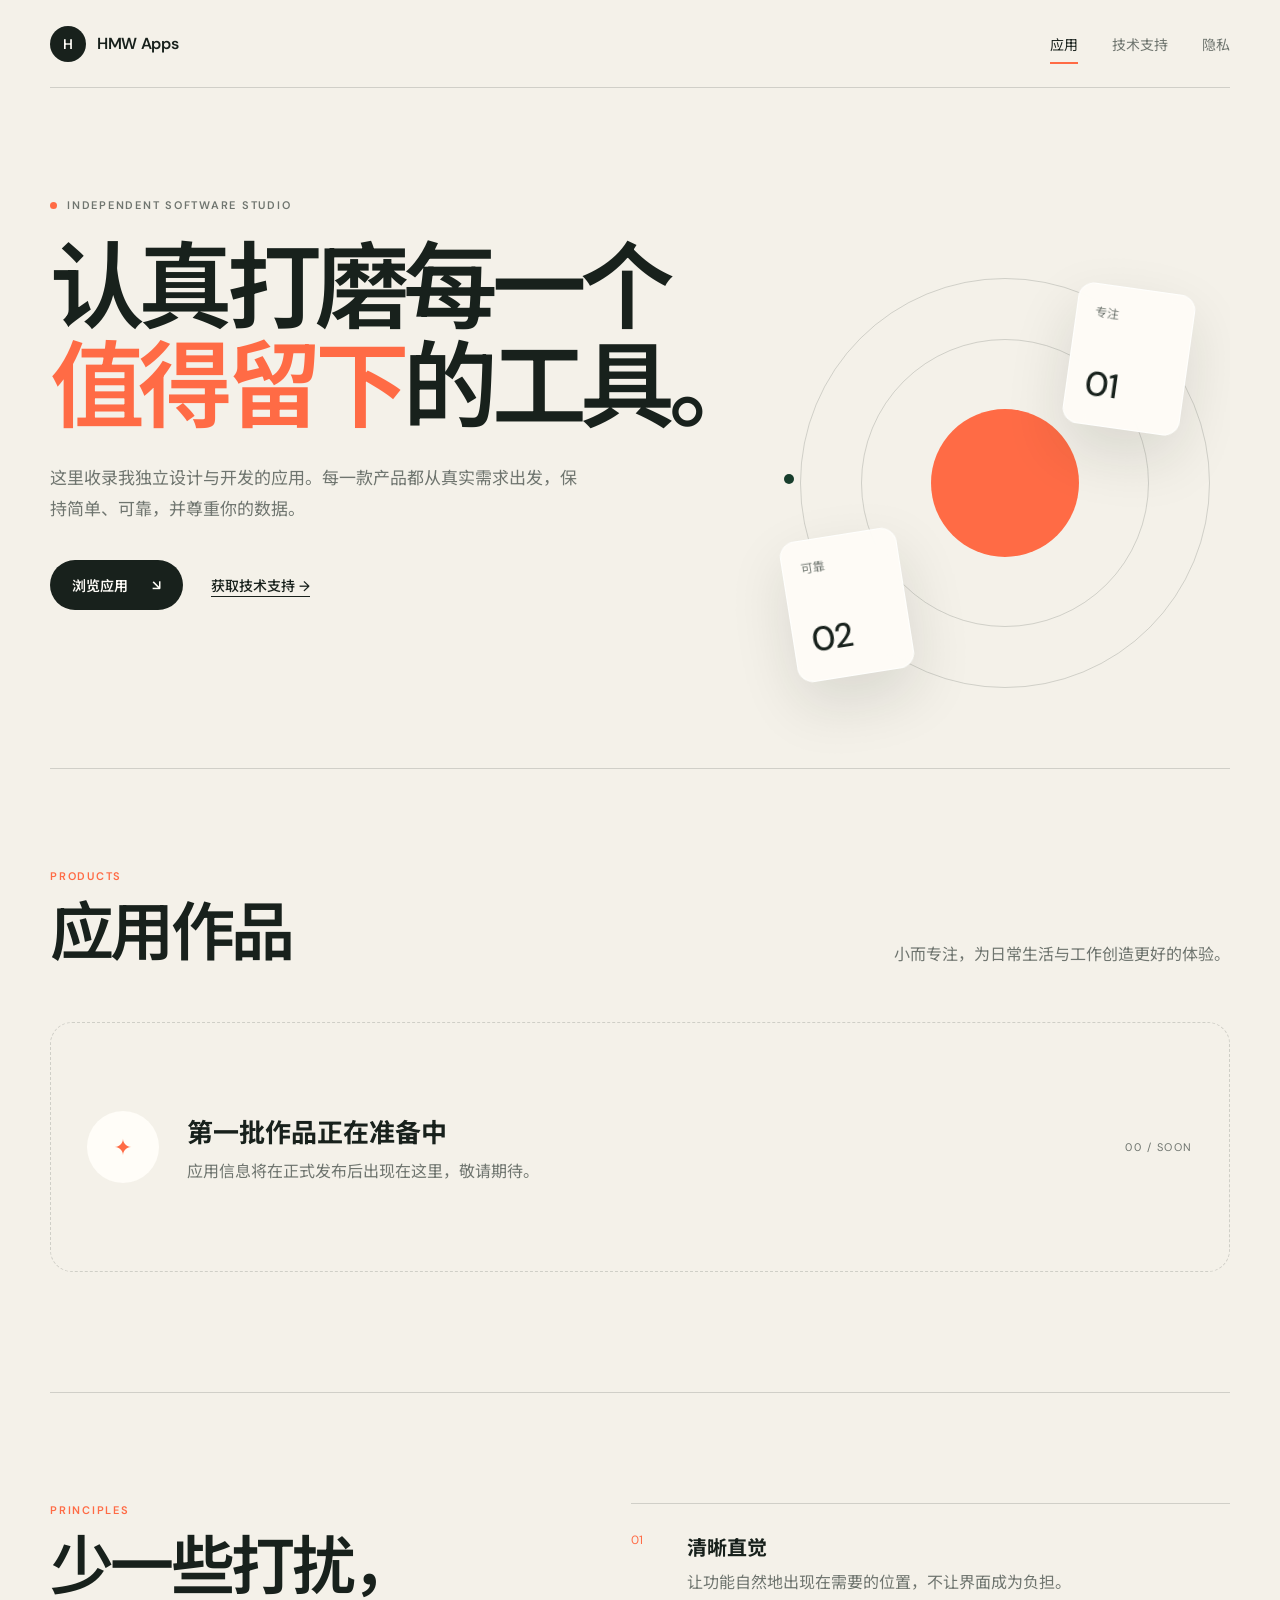
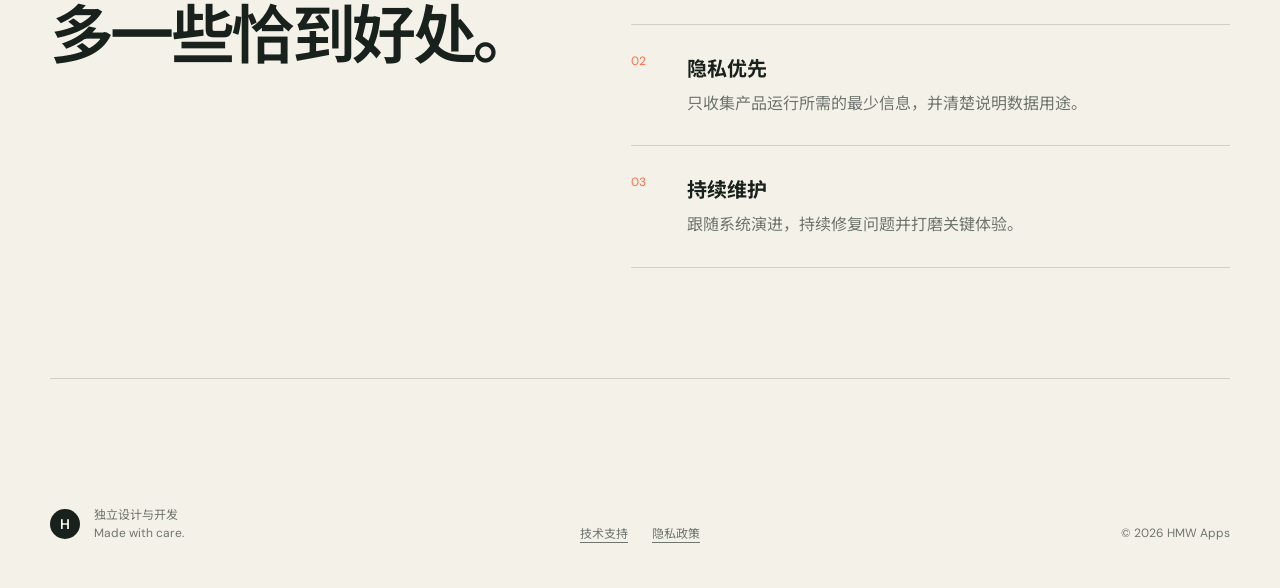
==== index.html @ 9b8e5a97 "Init commit." ====
<!doctype html>
<html lang="zh-CN">
  <head>
    <meta charset="UTF-8" />
    <meta name="viewport" content="width=device-width, initial-scale=1.0" />
    <meta name="description" content="HMW Apps 独立应用作品集，探索专注、克制且尊重隐私的数字产品。" />
    <meta name="theme-color" content="#f6f3ec" />
    <title>HMW Apps · 独立应用作品集</title>
    <link rel="stylesheet" href="./assets/styles.css" />
    <script type="module" src="./assets/site.js"></script>
  </head>
  <body data-page="home">
    <header class="site-header">
      <a class="brand" href="./" aria-label="HMW Apps 首页">
        <span class="brand-mark" aria-hidden="true">H</span>
        <span>HMW Apps</span>
      </a>
      <nav class="site-nav" aria-label="主导航">
        <a class="is-active" href="./">应用</a>
        <a href="./support/">技术支持</a>
        <a href="./privacy/">隐私</a>
      </nav>
    </header>

    <main>
      <section class="hero shell">
        <div class="eyebrow"><span></span> Independent software studio</div>
        <h1>认真打磨每一个<br /><em>值得留下</em>的工具。</h1>
        <p class="hero-copy">这里收录我独立设计与开发的应用。每一款产品都从真实需求出发，保持简单、可靠，并尊重你的数据。</p>
        <div class="hero-actions">
          <a class="button button-primary" href="#apps">浏览应用 <span aria-hidden="true">↘</span></a>
          <a class="text-link" href="./support/">获取技术支持 <span aria-hidden="true">→</span></a>
        </div>
        <div class="hero-orbit" aria-hidden="true">
          <div class="orbit-ring"></div>
          <div class="orbit-card orbit-card-a"><span>专注</span><strong>01</strong></div>
          <div class="orbit-card orbit-card-b"><span>可靠</span><strong>02</strong></div>
          <div class="orbit-dot"></div>
        </div>
      </section>

      <section class="apps-section shell" id="apps" aria-labelledby="apps-title">
        <div class="section-heading">
          <div>
            <p class="kicker">Products</p>
            <h2 id="apps-title">应用作品</h2>
          </div>
          <p>小而专注，为日常生活与工作创造更好的体验。</p>
        </div>
        <div class="app-grid" data-app-grid aria-live="polite"></div>
      </section>

      <section class="principles shell" aria-labelledby="principles-title">
        <div class="principles-intro">
          <p class="kicker">Principles</p>
          <h2 id="principles-title">少一些打扰，<br />多一些恰到好处。</h2>
        </div>
        <div class="principle-list">
          <article><span>01</span><div><h3>清晰直觉</h3><p>让功能自然地出现在需要的位置，不让界面成为负担。</p></div></article>
          <article><span>02</span><div><h3>隐私优先</h3><p>只收集产品运行所需的最少信息，并清楚说明数据用途。</p></div></article>
          <article><span>03</span><div><h3>持续维护</h3><p>跟随系统演进，持续修复问题并打磨关键体验。</p></div></article>
        </div>
      </section>
    </main>

    <footer class="site-footer shell">
      <div><span class="brand-mark brand-mark-small" aria-hidden="true">H</span><p>独立设计与开发<br />Made with care.</p></div>
      <div class="footer-links"><a href="./support/">技术支持</a><a href="./privacy/">隐私政策</a></div>
      <p>© <span data-current-year></span> HMW Apps</p>
    </footer>
  </body>
</html>
---- assets/styles.css ----
@import url("https://fonts.googleapis.com/css2?family=DM+Sans:wght@400;500;600&family=Noto+Sans+SC:wght@400;500;600;700&display=swap");

:root {
  --paper: #f4f1e9;
  --ink: #18211c;
  --muted: #6f756f;
  --line: rgba(24, 33, 28, 0.16);
  --soft: #e8e4da;
  --orange: #ff6b45;
  --green: #173d2c;
  --white: #fffdf8;
  --shell: min(1180px, calc(100vw - 64px));
}

* { box-sizing: border-box; }
html { scroll-behavior: smooth; }
body { margin: 0; color: var(--ink); background: var(--paper); font-family: "DM Sans", "Noto Sans SC", system-ui, sans-serif; -webkit-font-smoothing: antialiased; }
a { color: inherit; }
img { display: block; max-width: 100%; }
.shell { width: var(--shell); margin-inline: auto; }

.site-header { width: var(--shell); height: 88px; margin: 0 auto; display: flex; align-items: center; justify-content: space-between; border-bottom: 1px solid var(--line); }
.brand { display: inline-flex; align-items: center; gap: 11px; font-weight: 600; text-decoration: none; letter-spacing: -.02em; }
.brand-mark { display: grid; width: 36px; height: 36px; place-items: center; border-radius: 50%; color: var(--white); background: var(--ink); font-size: 14px; font-weight: 600; }
.brand-mark-small { width: 30px; height: 30px; }
.site-nav { display: flex; gap: 34px; font-size: 14px; }
.site-nav a { position: relative; color: var(--muted); text-decoration: none; }
.site-nav a:hover, .site-nav a.is-active { color: var(--ink); }
.site-nav a.is-active::after { content: ""; position: absolute; right: 0; bottom: -10px; left: 0; height: 2px; background: var(--orange); }

.hero { position: relative; min-height: 680px; padding: 110px 0 90px; overflow: hidden; }
.eyebrow, .kicker { text-transform: uppercase; letter-spacing: .16em; font-size: 11px; font-weight: 600; }
.eyebrow { display: flex; align-items: center; gap: 10px; color: var(--muted); }
.eyebrow span { width: 7px; height: 7px; border-radius: 50%; background: var(--orange); }
.hero h1 { position: relative; z-index: 1; max-width: 820px; margin: 28px 0 26px; font-size: clamp(56px, 7.4vw, 104px); line-height: 1.04; letter-spacing: -.07em; font-weight: 600; }
.hero h1 em { color: var(--orange); font-style: normal; }
.hero-copy { max-width: 530px; margin: 0; color: var(--muted); font-size: 17px; line-height: 1.8; }
.hero-actions { display: flex; align-items: center; gap: 28px; margin-top: 36px; }
.button { display: inline-flex; min-height: 50px; padding: 0 22px; align-items: center; justify-content: center; gap: 24px; border: 0; border-radius: 100px; text-decoration: none; font-size: 14px; font-weight: 600; }
.button-primary { color: var(--white); background: var(--ink); }
.button-primary:hover { background: var(--orange); }
.button-muted { color: var(--muted); background: var(--soft); }
.text-link { text-underline-offset: 5px; font-size: 14px; font-weight: 500; }
.hero-orbit { position: absolute; right: 0; bottom: 60px; width: 450px; height: 450px; }
.orbit-ring { position: absolute; inset: 20px; border: 1px solid var(--line); border-radius: 50%; }
.orbit-ring::before, .orbit-ring::after { content: ""; position: absolute; border: 1px solid var(--line); border-radius: 50%; }
.orbit-ring::before { inset: 60px; }.orbit-ring::after { inset: 130px; background: var(--orange); border: 0; }
.orbit-card { position: absolute; z-index: 2; width: 118px; height: 142px; padding: 18px; display: flex; flex-direction: column; justify-content: space-between; background: rgba(255,253,248,.85); border: 1px solid rgba(255,255,255,.7); border-radius: 16px; box-shadow: 0 24px 60px rgba(24,33,28,.12); backdrop-filter: blur(12px); }
.orbit-card span { color: var(--muted); font-size: 12px; }.orbit-card strong { font-size: 34px; font-weight: 500; }
.orbit-card-a { top: 30px; right: 42px; transform: rotate(8deg); }.orbit-card-b { bottom: 32px; left: 8px; transform: rotate(-9deg); }
.orbit-dot { position: absolute; top: 48%; left: 4px; width: 10px; height: 10px; background: var(--green); border-radius: 50%; }

.apps-section { padding: 100px 0 120px; border-top: 1px solid var(--line); }
.section-heading { display: flex; justify-content: space-between; align-items: end; gap: 32px; margin-bottom: 54px; }
.kicker { margin: 0 0 16px; color: var(--orange); }
.section-heading h2, .principles h2, .support-hero h1, .policy-aside h1, .feature-section h2 { margin: 0; font-size: clamp(38px, 5vw, 64px); line-height: 1.08; letter-spacing: -.055em; font-weight: 600; }
.section-heading > p { max-width: 350px; margin: 0; color: var(--muted); line-height: 1.7; }
.app-grid { display: grid; grid-template-columns: repeat(3, 1fr); gap: 18px; }
.app-card { min-height: 450px; padding: 26px; display: flex; flex-direction: column; background: var(--white); border: 1px solid var(--line); border-radius: 22px; transition: transform .25s ease, box-shadow .25s ease; }
.app-card:hover { transform: translateY(-5px); box-shadow: 0 20px 60px rgba(24,33,28,.08); }
.app-card-top { display: flex; align-items: start; justify-content: space-between; }
.app-icon { display: grid; width: 82px; height: 82px; place-items: center; overflow: hidden; border-radius: 22px; color: white; background: var(--accent); font-size: 24px; font-weight: 700; box-shadow: inset 0 0 0 1px rgba(0,0,0,.06); }
.app-icon img { width: 100%; height: 100%; object-fit: cover; }
.app-number, .empty-index { color: var(--muted); font-size: 11px; letter-spacing: .14em; }
.app-card-body { margin: auto 0 26px; }.app-platform { color: var(--orange) !important; font-size: 11px !important; text-transform: uppercase; letter-spacing: .12em; font-weight: 600; }
.app-card h3 { margin: 10px 0; font-size: 28px; letter-spacing: -.04em; }.app-card p { margin: 0; color: var(--muted); font-size: 14px; line-height: 1.7; }
.card-link { padding-top: 18px; display: flex; justify-content: space-between; border-top: 1px solid var(--line); font-size: 13px; font-weight: 600; text-decoration: none; }
.empty-state { grid-column: 1 / -1; min-height: 250px; padding: 36px; display: grid; grid-template-columns: auto 1fr auto; gap: 28px; align-items: center; border: 1px dashed var(--line); border-radius: 22px; }
.empty-symbol { display: grid; width: 72px; height: 72px; place-items: center; color: var(--orange); background: var(--white); border-radius: 50%; font-size: 22px; }
.empty-state h3 { margin: 0 0 8px; font-size: 26px; }.empty-state p { margin: 0; color: var(--muted); }

.principles { padding: 110px 0; display: grid; grid-template-columns: .9fr 1.1fr; gap: 90px; border-top: 1px solid var(--line); }
.principle-list article { padding: 28px 0; display: grid; grid-template-columns: 56px 1fr; border-bottom: 1px solid var(--line); }
.principle-list article:first-child { border-top: 1px solid var(--line); }.principle-list span { color: var(--orange); font-size: 12px; }
.principle-list h3 { margin: 0 0 8px; font-size: 20px; }.principle-list p { margin: 0; color: var(--muted); line-height: 1.7; }

.site-footer { min-height: 210px; padding: 46px 0; display: grid; grid-template-columns: 1fr auto 1fr; align-items: end; gap: 40px; border-top: 1px solid var(--line); color: var(--muted); font-size: 12px; }
.site-footer > div:first-child { display: flex; align-items: center; gap: 14px; }.site-footer p { margin: 0; line-height: 1.5; }.site-footer > p { text-align: right; }
.footer-links { display: flex; gap: 24px; }.footer-links a { text-underline-offset: 4px; }

.app-hero { min-height: 680px; padding: 90px 0; display: grid; grid-template-columns: 1fr 1fr; align-items: center; gap: 80px; }
.app-icon-large { width: 112px; height: 112px; margin-bottom: 38px; border-radius: 28px; font-size: 32px; }
.app-hero h1 { margin: 4px 0 6px; font-size: clamp(60px, 8vw, 108px); line-height: 1; letter-spacing: -.07em; }
.app-tagline { margin: 0 0 24px !important; color: var(--ink) !important; font-size: 26px !important; }.app-hero-copy > p { max-width: 520px; color: var(--muted); line-height: 1.8; }
.device-stage { min-height: 540px; display: grid; place-items: center; border-radius: 50%; background: color-mix(in srgb, var(--accent), transparent 78%); }
.device { width: 250px; height: 505px; padding: 10px; position: relative; border: 3px solid var(--ink); border-radius: 48px; background: var(--ink); transform: rotate(5deg); box-shadow: 28px 38px 70px rgba(24,33,28,.2); }
.device-screen { width: 100%; height: 100%; display: grid; place-items: center; border-radius: 37px; color: white; background: var(--accent); font-size: 38px; font-weight: 700; }.device-island { position: absolute; z-index: 2; top: 20px; left: 50%; width: 80px; height: 22px; border-radius: 20px; background: var(--ink); transform: translateX(-50%); }
.feature-section { padding: 110px 0; border-top: 1px solid var(--line); }.feature-grid { display: grid; grid-template-columns: repeat(3, 1fr); gap: 18px; }.feature-card { min-height: 260px; padding: 28px; border-radius: 20px; background: var(--white); }.feature-card > span { color: var(--orange); font-size: 12px; }.feature-card h3 { margin: 88px 0 10px; font-size: 22px; }.feature-card p { margin: 0; color: var(--muted); line-height: 1.7; }
.message-page { min-height: 620px; padding: 140px 0; }.message-page h1 { max-width: 780px; margin: 0 0 24px; font-size: clamp(48px, 7vw, 88px); line-height: 1.05; letter-spacing: -.06em; }.message-page > p:not(.kicker) { color: var(--muted); }.message-page .button { margin-top: 26px; }

.policy-layout { padding: 100px 0 130px; display: grid; grid-template-columns: 320px 1fr; gap: 100px; align-items: start; }
.policy-aside { position: sticky; top: 50px; }.policy-aside > p:not(.kicker) { color: var(--muted); font-size: 12px; }.policy-switcher { margin-top: 45px; display: flex; flex-direction: column; border-top: 1px solid var(--line); }.policy-switcher a { padding: 14px 0; border-bottom: 1px solid var(--line); color: var(--muted); font-size: 13px; text-decoration: none; }.policy-switcher a.is-active { color: var(--ink); font-weight: 600; }
.policy-lead { margin-bottom: 40px; padding: 28px; display: grid; grid-template-columns: auto 1fr; gap: 24px; background: var(--green); border-radius: 18px; color: var(--white); }.policy-lead span { color: #9ad0b5; font-size: 25px; }.policy-lead p { margin: 0; font-size: 18px; line-height: 1.7; }
.policy-content > section { padding: 30px 0; display: grid; grid-template-columns: 54px 1fr; border-bottom: 1px solid var(--line); }.policy-content > section > span { color: var(--orange); font-size: 12px; }.policy-content h2 { margin: -4px 0 12px; font-size: 22px; }.policy-content section p { margin: 0; color: var(--muted); line-height: 1.85; }.policy-content section a { color: var(--ink); text-underline-offset: 4px; }

.support-hero { min-height: 500px; padding: 100px 0; display: grid; grid-template-columns: 1fr 1fr; gap: 100px; align-items: end; }
.support-intro { padding-bottom: 8px; }.support-intro p { max-width: 520px; margin: 0 0 30px; color: var(--muted); font-size: 17px; line-height: 1.8; }.button.is-disabled { cursor: default; color: var(--muted); background: var(--soft); }
.support-grid { display: grid; grid-template-columns: repeat(3, 1fr); border-top: 1px solid var(--line); border-bottom: 1px solid var(--line); }.support-grid article { min-height: 300px; padding: 38px 34px; border-right: 1px solid var(--line); }.support-grid article:last-child { border: 0; }.support-grid span { color: var(--orange); font-size: 12px; }.support-grid h2 { margin: 90px 0 12px; font-size: 22px; }.support-grid p { margin: 0; color: var(--muted); line-height: 1.7; }
.response-note { padding: 100px 0; display: grid; grid-template-columns: 120px 1fr; }.response-note > span { color: var(--orange); font-size: 42px; }.response-note h2 { margin: 0 0 12px; font-size: clamp(30px, 4vw, 52px); letter-spacing: -.045em; }.response-note div > p:last-child { color: var(--muted); }

@media (max-width: 850px) {
  :root { --shell: min(100% - 36px, 720px); }
  .site-header { height: 76px; }.site-nav { gap: 18px; }.site-nav a { font-size: 13px; }
  .hero { min-height: auto; padding: 80px 0 390px; }.hero-orbit { right: 50%; bottom: 8px; width: 360px; height: 360px; transform: translateX(50%); }.hero-copy { max-width: 600px; }
  .app-grid, .feature-grid { grid-template-columns: 1fr 1fr; }.principles, .app-hero, .policy-layout, .support-hero { grid-template-columns: 1fr; gap: 55px; }
  .policy-aside { position: static; }.policy-switcher { margin-top: 28px; }.device-stage { min-height: 570px; }
  .support-hero { padding: 80px 0; }.support-grid { grid-template-columns: 1fr; }.support-grid article { min-height: auto; border-right: 0; border-bottom: 1px solid var(--line); }.support-grid h2 { margin-top: 45px; }
}

@media (max-width: 580px) {
  :root { --shell: calc(100% - 30px); }.brand > span:last-child { display: none; }.site-nav { gap: 15px; }
  .hero { padding-top: 64px; }.hero h1 { font-size: 52px; }.hero-actions { align-items: flex-start; flex-direction: column; gap: 20px; }.hero-orbit { width: 320px; height: 320px; }
  .section-heading { align-items: start; flex-direction: column; }.app-grid, .feature-grid { grid-template-columns: 1fr; }.empty-state { padding: 28px; grid-template-columns: auto 1fr; }.empty-index { display: none; }
  .principles { padding: 80px 0; gap: 45px; }.app-hero { padding: 70px 0; }.device-stage { min-height: 480px; }.device { width: 210px; height: 425px; }
  .policy-layout { padding: 70px 0 90px; }.policy-content > section { grid-template-columns: 38px 1fr; }.policy-lead { grid-template-columns: 1fr; }
  .support-hero h1, .policy-aside h1 { font-size: 48px; }.response-note { padding: 75px 0; grid-template-columns: 1fr; }.response-note > span { margin-bottom: 25px; }
  .site-footer { padding: 38px 0; grid-template-columns: 1fr 1fr; align-items: start; }.site-footer > p { grid-column: 1 / -1; text-align: left; }.footer-links { flex-direction: column; gap: 10px; align-items: end; }
}

@media (prefers-reduced-motion: reduce) { html { scroll-behavior: auto; } * { transition: none !important; } }
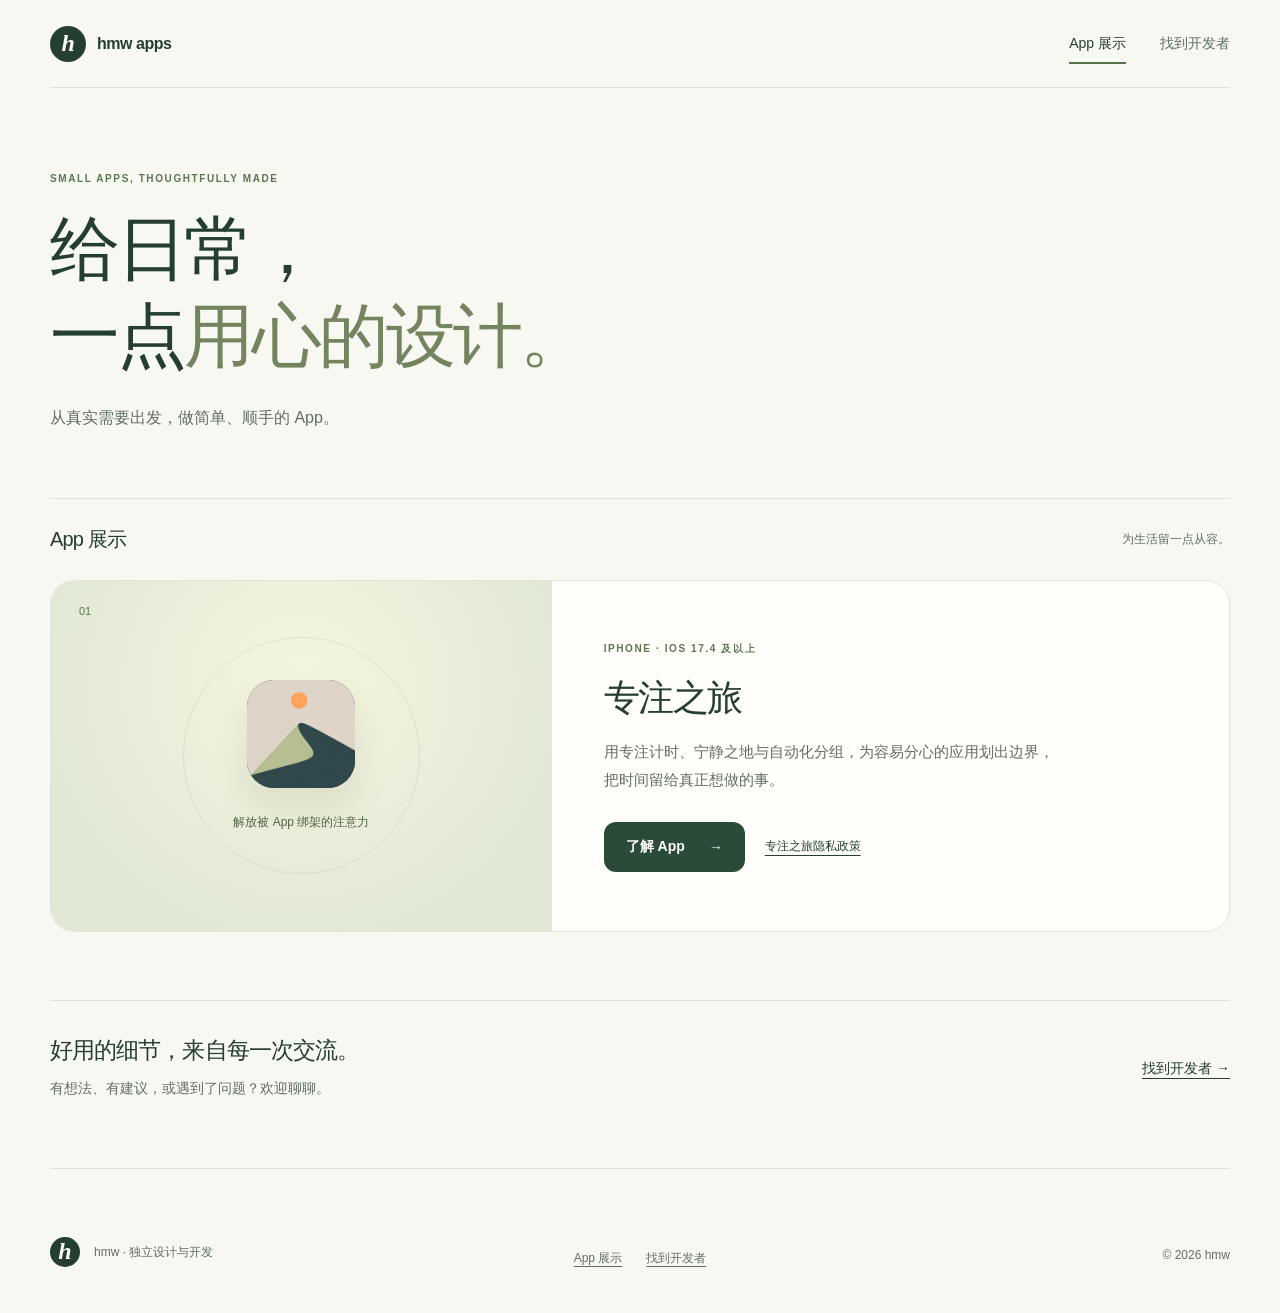
==== commit 185d0460: "Refactor gallery pages and app-specific support flows" ====
--- a/index.html
+++ b/index.html
@@ -1,72 +1,18 @@
 <!doctype html>
 <html lang="zh-CN">
-  <head>
-    <meta charset="UTF-8" />
-    <meta name="viewport" content="width=device-width, initial-scale=1.0" />
-    <meta name="description" content="HMW Apps 独立应用作品集，探索专注、克制且尊重隐私的数字产品。" />
-    <meta name="theme-color" content="#f6f3ec" />
-    <title>HMW Apps · 独立应用作品集</title>
-    <link rel="stylesheet" href="./assets/styles.css" />
-    <script type="module" src="./assets/site.js"></script>
-  </head>
-  <body data-page="home">
-    <header class="site-header">
-      <a class="brand" href="./" aria-label="HMW Apps 首页">
-        <span class="brand-mark" aria-hidden="true">H</span>
-        <span>HMW Apps</span>
-      </a>
-      <nav class="site-nav" aria-label="主导航">
-        <a class="is-active" href="./">应用</a>
-        <a href="./support/">技术支持</a>
-        <a href="./privacy/">隐私</a>
-      </nav>
-    </header>
-
-    <main>
-      <section class="hero shell">
-        <div class="eyebrow"><span></span> Independent software studio</div>
-        <h1>认真打磨每一个<br /><em>值得留下</em>的工具。</h1>
-        <p class="hero-copy">这里收录我独立设计与开发的应用。每一款产品都从真实需求出发，保持简单、可靠，并尊重你的数据。</p>
-        <div class="hero-actions">
-          <a class="button button-primary" href="#apps">浏览应用 <span aria-hidden="true">↘</span></a>
-          <a class="text-link" href="./support/">获取技术支持 <span aria-hidden="true">→</span></a>
-        </div>
-        <div class="hero-orbit" aria-hidden="true">
-          <div class="orbit-ring"></div>
-          <div class="orbit-card orbit-card-a"><span>专注</span><strong>01</strong></div>
-          <div class="orbit-card orbit-card-b"><span>可靠</span><strong>02</strong></div>
-          <div class="orbit-dot"></div>
-        </div>
-      </section>
-
-      <section class="apps-section shell" id="apps" aria-labelledby="apps-title">
-        <div class="section-heading">
-          <div>
-            <p class="kicker">Products</p>
-            <h2 id="apps-title">应用作品</h2>
-          </div>
-          <p>小而专注，为日常生活与工作创造更好的体验。</p>
-        </div>
-        <div class="app-grid" data-app-grid aria-live="polite"></div>
-      </section>
-
-      <section class="principles shell" aria-labelledby="principles-title">
-        <div class="principles-intro">
-          <p class="kicker">Principles</p>
-          <h2 id="principles-title">少一些打扰，<br />多一些恰到好处。</h2>
-        </div>
-        <div class="principle-list">
-          <article><span>01</span><div><h3>清晰直觉</h3><p>让功能自然地出现在需要的位置，不让界面成为负担。</p></div></article>
-          <article><span>02</span><div><h3>隐私优先</h3><p>只收集产品运行所需的最少信息，并清楚说明数据用途。</p></div></article>
-          <article><span>03</span><div><h3>持续维护</h3><p>跟随系统演进，持续修复问题并打磨关键体验。</p></div></article>
-        </div>
-      </section>
-    </main>
-
-    <footer class="site-footer shell">
-      <div><span class="brand-mark brand-mark-small" aria-hidden="true">H</span><p>独立设计与开发<br />Made with care.</p></div>
-      <div class="footer-links"><a href="./support/">技术支持</a><a href="./privacy/">隐私政策</a></div>
-      <p>© <span data-current-year></span> HMW Apps</p>
-    </footer>
-  </body>
-</html>
+<head>
+<meta charset="UTF-8"><meta name="viewport" content="width=device-width, initial-scale=1.0">
+<meta name="description" content="hmw 的独立应用作品。了解功能、前往下载，或查看每款 App 的独立隐私政策。"><meta name="theme-color" content="#f7f8f2">
+<title>App 展示 · hmw</title>
+<link rel="stylesheet" href="./assets/styles.css"><link rel="stylesheet" href="./assets/public.css">
+<script type="module" src="./assets/site.js"></script>
+</head>
+<body data-page="home" class="public-page">
+<a class="skip-link" href="#main-content">跳到主要内容</a>
+<header class="site-header"><a class="brand" href="./"><span class="brand-mark" aria-hidden="true">h</span><span>hmw apps</span></a><nav class="site-nav" aria-label="主导航"><a aria-current="page" class="is-active" href="./">App 展示</a><a  href="./support/">找到开发者</a></nav></header>
+<main id="main-content">
+<section class="gallery-intro shell"><p class="kicker">SMALL APPS, THOUGHTFULLY MADE</p><h1>给日常，<br>一点<span>用心的设计。</span></h1><p>从真实需要出发，做简单、顺手的 App。</p></section>
+<section class="gallery-products shell" id="apps" aria-labelledby="apps-title"><div class="gallery-heading"><h2 id="apps-title">App 展示</h2><span>为生活留一点从容。</span></div><div data-app-grid class="gallery-grid"></div><noscript><p>请启用 JavaScript 查看应用列表。</p></noscript></section>
+<section class="gallery-contact shell"><div><h2>好用的细节，来自每一次交流。</h2><p>有想法、有建议，或遇到了问题？欢迎聊聊。</p></div><a class="text-link" href="./support/">找到开发者 →</a></section></main>
+<footer class="site-footer shell"><div><span class="brand-mark brand-mark-small" aria-hidden="true">h</span><p>hmw · 独立设计与开发</p></div><div class="footer-links"><a href="./">App 展示</a><a href="./support/">找到开发者</a></div><p>© <span data-current-year></span> hmw</p></footer>
+</body></html>
--- a/assets/styles.css
+++ b/assets/styles.css
@@ -1,5 +1,3 @@
-@import url("https://fonts.googleapis.com/css2?family=DM+Sans:wght@400;500;600&family=Noto+Sans+SC:wght@400;500;600;700&display=swap");
-
 :root {
   --paper: #f4f1e9;
   --ink: #18211c;
@@ -53,7 +51,7 @@
 .apps-section { padding: 100px 0 120px; border-top: 1px solid var(--line); }
 .section-heading { display: flex; justify-content: space-between; align-items: end; gap: 32px; margin-bottom: 54px; }
 .kicker { margin: 0 0 16px; color: var(--orange); }
-.section-heading h2, .principles h2, .support-hero h1, .policy-aside h1, .feature-section h2 { margin: 0; font-size: clamp(38px, 5vw, 64px); line-height: 1.08; letter-spacing: -.055em; font-weight: 600; }
+.section-heading h2, .principles h2, .policy-aside h1, .feature-section h2 { margin: 0; font-size: clamp(38px, 5vw, 64px); line-height: 1.08; letter-spacing: -.055em; font-weight: 600; }
 .section-heading > p { max-width: 350px; margin: 0; color: var(--muted); line-height: 1.7; }
 .app-grid { display: grid; grid-template-columns: repeat(3, 1fr); gap: 18px; }
 .app-card { min-height: 450px; padding: 26px; display: flex; flex-direction: column; background: var(--white); border: 1px solid var(--line); border-radius: 22px; transition: transform .25s ease, box-shadow .25s ease; }
@@ -92,19 +90,15 @@
 .policy-aside { position: sticky; top: 50px; }.policy-aside > p:not(.kicker) { color: var(--muted); font-size: 12px; }.policy-switcher { margin-top: 45px; display: flex; flex-direction: column; border-top: 1px solid var(--line); }.policy-switcher a { padding: 14px 0; border-bottom: 1px solid var(--line); color: var(--muted); font-size: 13px; text-decoration: none; }.policy-switcher a.is-active { color: var(--ink); font-weight: 600; }
 .policy-lead { margin-bottom: 40px; padding: 28px; display: grid; grid-template-columns: auto 1fr; gap: 24px; background: var(--green); border-radius: 18px; color: var(--white); }.policy-lead span { color: #9ad0b5; font-size: 25px; }.policy-lead p { margin: 0; font-size: 18px; line-height: 1.7; }
 .policy-content > section { padding: 30px 0; display: grid; grid-template-columns: 54px 1fr; border-bottom: 1px solid var(--line); }.policy-content > section > span { color: var(--orange); font-size: 12px; }.policy-content h2 { margin: -4px 0 12px; font-size: 22px; }.policy-content section p { margin: 0; color: var(--muted); line-height: 1.85; }.policy-content section a { color: var(--ink); text-underline-offset: 4px; }
-
-.support-hero { min-height: 500px; padding: 100px 0; display: grid; grid-template-columns: 1fr 1fr; gap: 100px; align-items: end; }
-.support-intro { padding-bottom: 8px; }.support-intro p { max-width: 520px; margin: 0 0 30px; color: var(--muted); font-size: 17px; line-height: 1.8; }.button.is-disabled { cursor: default; color: var(--muted); background: var(--soft); }
-.support-grid { display: grid; grid-template-columns: repeat(3, 1fr); border-top: 1px solid var(--line); border-bottom: 1px solid var(--line); }.support-grid article { min-height: 300px; padding: 38px 34px; border-right: 1px solid var(--line); }.support-grid article:last-child { border: 0; }.support-grid span { color: var(--orange); font-size: 12px; }.support-grid h2 { margin: 90px 0 12px; font-size: 22px; }.support-grid p { margin: 0; color: var(--muted); line-height: 1.7; }
-.response-note { padding: 100px 0; display: grid; grid-template-columns: 120px 1fr; }.response-note > span { color: var(--orange); font-size: 42px; }.response-note h2 { margin: 0 0 12px; font-size: clamp(30px, 4vw, 52px); letter-spacing: -.045em; }.response-note div > p:last-child { color: var(--muted); }
+.policy-content section p + p { margin-top: 12px; }.policy-content .policy-action { margin-top: 16px; }
 
 @media (max-width: 850px) {
   :root { --shell: min(100% - 36px, 720px); }
   .site-header { height: 76px; }.site-nav { gap: 18px; }.site-nav a { font-size: 13px; }
   .hero { min-height: auto; padding: 80px 0 390px; }.hero-orbit { right: 50%; bottom: 8px; width: 360px; height: 360px; transform: translateX(50%); }.hero-copy { max-width: 600px; }
-  .app-grid, .feature-grid { grid-template-columns: 1fr 1fr; }.principles, .app-hero, .policy-layout, .support-hero { grid-template-columns: 1fr; gap: 55px; }
+  .app-grid, .feature-grid { grid-template-columns: 1fr 1fr; }.principles, .app-hero, .policy-layout { grid-template-columns: 1fr; gap: 55px; }
   .policy-aside { position: static; }.policy-switcher { margin-top: 28px; }.device-stage { min-height: 570px; }
-  .support-hero { padding: 80px 0; }.support-grid { grid-template-columns: 1fr; }.support-grid article { min-height: auto; border-right: 0; border-bottom: 1px solid var(--line); }.support-grid h2 { margin-top: 45px; }
+
 }
 
 @media (max-width: 580px) {
@@ -113,7 +107,7 @@
   .section-heading { align-items: start; flex-direction: column; }.app-grid, .feature-grid { grid-template-columns: 1fr; }.empty-state { padding: 28px; grid-template-columns: auto 1fr; }.empty-index { display: none; }
   .principles { padding: 80px 0; gap: 45px; }.app-hero { padding: 70px 0; }.device-stage { min-height: 480px; }.device { width: 210px; height: 425px; }
   .policy-layout { padding: 70px 0 90px; }.policy-content > section { grid-template-columns: 38px 1fr; }.policy-lead { grid-template-columns: 1fr; }
-  .support-hero h1, .policy-aside h1 { font-size: 48px; }.response-note { padding: 75px 0; grid-template-columns: 1fr; }.response-note > span { margin-bottom: 25px; }
+  .policy-aside h1 { font-size: 48px; }
   .site-footer { padding: 38px 0; grid-template-columns: 1fr 1fr; align-items: start; }.site-footer > p { grid-column: 1 / -1; text-align: left; }.footer-links { flex-direction: column; gap: 10px; align-items: end; }
 }
 
--- a/assets/public.css
+++ b/assets/public.css
@@ -0,0 +1,20 @@
+/* 公共展示与开发者页面：系统字体、原生链接、零外部资源。 */
+.public-page { --paper: #f7f8f2; --ink: #243e30; --muted: #606e63; --line: #dae1d5; --orange: #547349; --white: #fffefa; font-family: -apple-system, BlinkMacSystemFont, "PingFang SC", "Microsoft YaHei", sans-serif; }
+.public-page .site-header { height: 88px; }.public-page .brand { letter-spacing: -.03em; }.public-page .brand-mark { font-family: Georgia, serif; font-size: 24px; font-style: italic; }
+.public-page .site-nav a { padding-block: 12px; }.public-page .site-nav a.is-active::after { bottom: 1px; }
+.public-page :focus-visible { outline: 3px solid #8d6929; outline-offset: 5px; }
+.skip-link, .sr-only { position: absolute; width: 1px; height: 1px; overflow: hidden; clip-path: inset(50%); }.skip-link:focus { position: fixed; z-index: 50; top: 12px; left: 12px; width: auto; height: auto; padding: 14px; background: white; clip-path: none; }
+.public-page h1, .public-page h2, .public-page h3 { font-weight: 500; letter-spacing: -.04em; }.public-page p { line-height: 1.85; }
+.public-page .kicker { color: #5b7750; font-size: 10px; line-height: 1.8; }.public-page .button-primary { background: #294b38; }.public-page .button-primary:hover { background: #42623d; }.public-page .text-link { line-height: 1.8; }
+.gallery-intro { padding: 82px 0 65px; }.gallery-intro h1 { font-size: clamp(44px, 5.5vw, 76px); line-height: 1.23; margin: 18px 0 24px; }.gallery-intro h1 span { color: #74845f; }.gallery-intro > p:last-child { color: var(--muted); font-size: 16px; margin-bottom: 0; }
+.gallery-products { padding-bottom: 68px; }.gallery-heading { display: flex; justify-content: space-between; align-items: center; border-top: 1px solid var(--line); padding: 27px 0; }.gallery-heading h2 { margin: 0; font-size: 20px; }.gallery-heading span { color: var(--muted); font-size: 12px; }
+.gallery-grid { display: grid; gap: 24px; }.gallery-app { display: grid; grid-template-columns: .85fr 1.15fr; background: #fffefa; border: 1px solid #dfe5d7; border-radius: 24px; overflow: hidden; }
+.gallery-app-art { position: relative; min-height: 350px; display: flex; flex-direction: column; align-items: center; justify-content: center; gap: 26px; background: radial-gradient(ellipse at 50% 30%, #f5f5de, #e1e8d6 75%); padding: 40px 20px; }.gallery-app-art::before { content: ""; position: absolute; width: 235px; height: 235px; border: 1px solid #8f9e7d30; border-radius: 50%; }.gallery-icon { position: relative; width: 108px; height: 108px; border-radius: 27px; box-shadow: 0 18px 35px #3a50341a; }.gallery-art-caption { position: relative; color: #506547; font-size: 12px; }.gallery-index { position: absolute; top: 24px; left: 28px; color: #617851; font-size: 11px; }
+.gallery-app-copy { align-self: center; padding: 46px 52px; }.gallery-app-copy h3 { font-size: 36px; margin: 14px 0; }.gallery-app-copy > p:not(.kicker) { color: var(--muted); font-size: 15px; max-width: 450px; }.gallery-app-links { display: flex; align-items: center; flex-wrap: wrap; gap: 20px; margin-top: 28px; }.gallery-app-links .button { border-radius: 12px; }.gallery-app-links .text-link { font-size: 12px; }
+.gallery-contact { display: flex; justify-content: space-between; align-items: center; gap: 30px; padding: 34px 0 66px; border-top: 1px solid var(--line); }.gallery-contact h2 { margin: 0 0 10px; font-size: 23px; }.gallery-contact p { color: var(--muted); font-size: 14px; margin: 0; }.gallery-contact > a { flex-shrink: 0; }
+.developer-layout { display: grid; grid-template-columns: 1fr 1fr; gap: 100px; padding: 95px 0 110px; min-height: 700px; align-items: center; }.developer-portrait { border-radius: 50%; object-fit: cover; border: 5px solid #fffefa; box-shadow: 0 6px 24px #324e3510; margin-bottom: 30px; }.developer-intro h1 { font-size: clamp(38px, 4.5vw, 60px); line-height: 1.3; margin: 0 0 20px; }.developer-intro > p:not(.kicker) { max-width: 400px; font-size: 16px; color: var(--muted); text-wrap: pretty; }.developer-poem { margin-top: 36px; border-left: 2px solid #b6c2a5; padding-left: 19px; color: #69805a; line-height: 2; font-size: 14px; }
+.social-list { display: grid; gap: 14px; }.social-card { display: flex; gap: 20px; align-items: center; padding: 24px; border: 1px solid #dce3d6; border-radius: 18px; background: #fffefa; text-decoration: none; transition: transform .2s, border-color .2s, box-shadow .2s; }.social-card img { object-fit: contain; flex-shrink: 0; }.social-card strong { display: block; font-size: 18px; font-weight: 500; }.social-card small { display: block; color: var(--muted); font-size: 12px; margin-top: 6px; }.social-arrow { margin-left: auto; font-size: 21px; color: #6c815a; }.social-card:hover { transform: translateY(-2px); border-color: #a6b698; box-shadow: 0 8px 24px #314a3010; }.social-note { color: var(--muted); font-size: 11px; padding-inline: 8px; margin-top: 20px; }
+.public-page .site-footer { min-height: 145px; }.app-help { margin-top: 28px; padding-top: 25px; border-top: 1px solid var(--line); }.app-help h3 { font-size: 18px; margin: 0 0 10px; }.app-help h2 { font-size: 24px; margin-bottom: 12px; }
+@media (max-width: 850px) { .gallery-app-copy { padding: 30px; }.developer-layout { gap: 45px; padding-block: 70px; }.gallery-intro { padding-top: 60px; }.gallery-app-art { min-height: 330px; }.social-card { padding: 21px; } }
+@media (max-width: 580px) { .public-page .site-header { height: 76px; }.public-page .brand > span:last-child { display: inline; font-size: 14px; }.public-page .site-nav { gap: 18px; }.public-page .site-nav a { font-size: 12px; }.gallery-intro { padding: 48px 0 42px; }.gallery-intro h1 { font-size: clamp(36px, 9.5vw, 52px); }.gallery-intro > p:last-child { font-size: 14px; }.gallery-heading { padding-block: 23px; }.gallery-heading span { font-size: 11px; }.gallery-app { grid-template-columns: 1fr; border-radius: 20px; }.gallery-app-art { min-height: 260px; }.gallery-app-art::before { width: 200px; height: 200px; }.gallery-app-copy { padding: 28px 24px 32px; }.gallery-app-copy h3 { font-size: 30px; }.gallery-app-copy > p:not(.kicker) { font-size: 14px; }.gallery-app-links { gap: 16px; }.gallery-products { padding-bottom: 42px; }.gallery-contact { align-items: flex-start; flex-direction: column; gap: 20px; padding-bottom: 44px; }.gallery-contact h2 { font-size: 21px; }.developer-layout { grid-template-columns: 1fr; gap: 36px; padding: 45px 0 55px; }.developer-portrait { width: 82px; height: 82px; margin-bottom: 23px; }.developer-poem { margin-top: 22px; }.developer-intro > p:not(.kicker) { font-size: 15px; }.social-card { padding: 22px; }.social-list { gap: 12px; }.public-page .site-footer { gap: 24px; } }
+@media (prefers-reduced-motion: reduce) { .social-card:hover { transform: none; } }
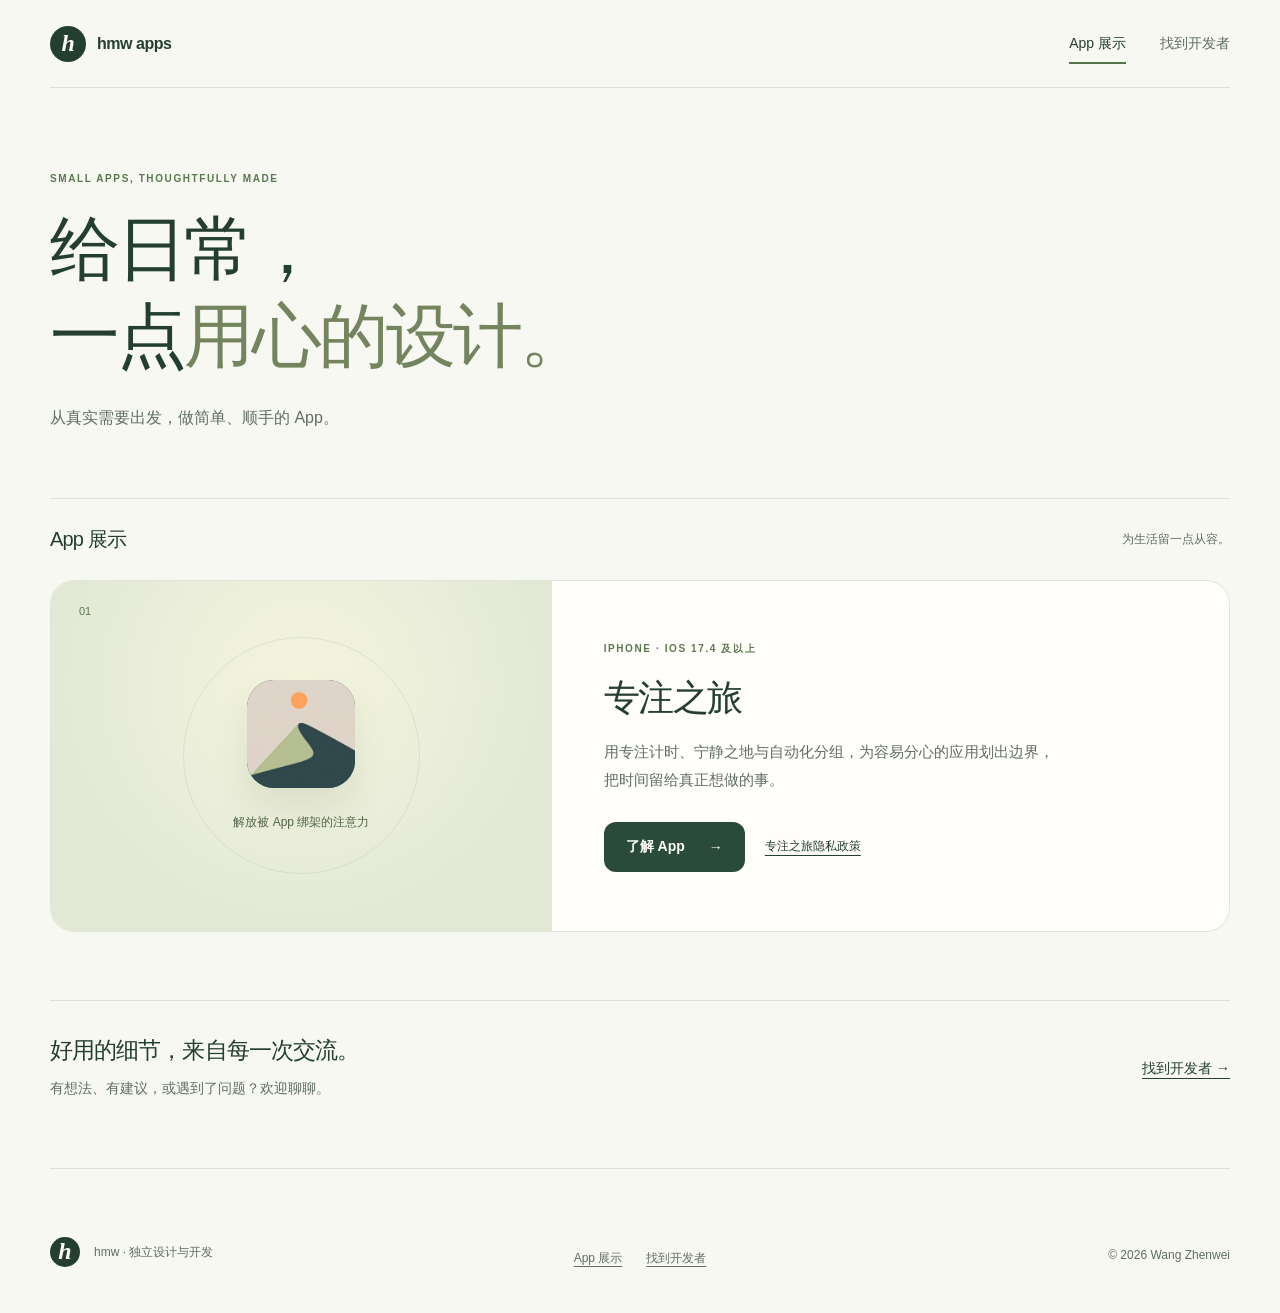
==== commit 232af4e0: "Update footer copyright attribution" ====
--- a/index.html
+++ b/index.html
@@ -14,5 +14,5 @@
 <section class="gallery-intro shell"><p class="kicker">SMALL APPS, THOUGHTFULLY MADE</p><h1>给日常，<br>一点<span>用心的设计。</span></h1><p>从真实需要出发，做简单、顺手的 App。</p></section>
 <section class="gallery-products shell" id="apps" aria-labelledby="apps-title"><div class="gallery-heading"><h2 id="apps-title">App 展示</h2><span>为生活留一点从容。</span></div><div data-app-grid class="gallery-grid"></div><noscript><p>请启用 JavaScript 查看应用列表。</p></noscript></section>
 <section class="gallery-contact shell"><div><h2>好用的细节，来自每一次交流。</h2><p>有想法、有建议，或遇到了问题？欢迎聊聊。</p></div><a class="text-link" href="./support/">找到开发者 →</a></section></main>
-<footer class="site-footer shell"><div><span class="brand-mark brand-mark-small" aria-hidden="true">h</span><p>hmw · 独立设计与开发</p></div><div class="footer-links"><a href="./">App 展示</a><a href="./support/">找到开发者</a></div><p>© <span data-current-year></span> hmw</p></footer>
+<footer class="site-footer shell"><div><span class="brand-mark brand-mark-small" aria-hidden="true">h</span><p>hmw · 独立设计与开发</p></div><div class="footer-links"><a href="./">App 展示</a><a href="./support/">找到开发者</a></div><p>© <span data-current-year></span> Wang Zhenwei</p></footer>
 </body></html>
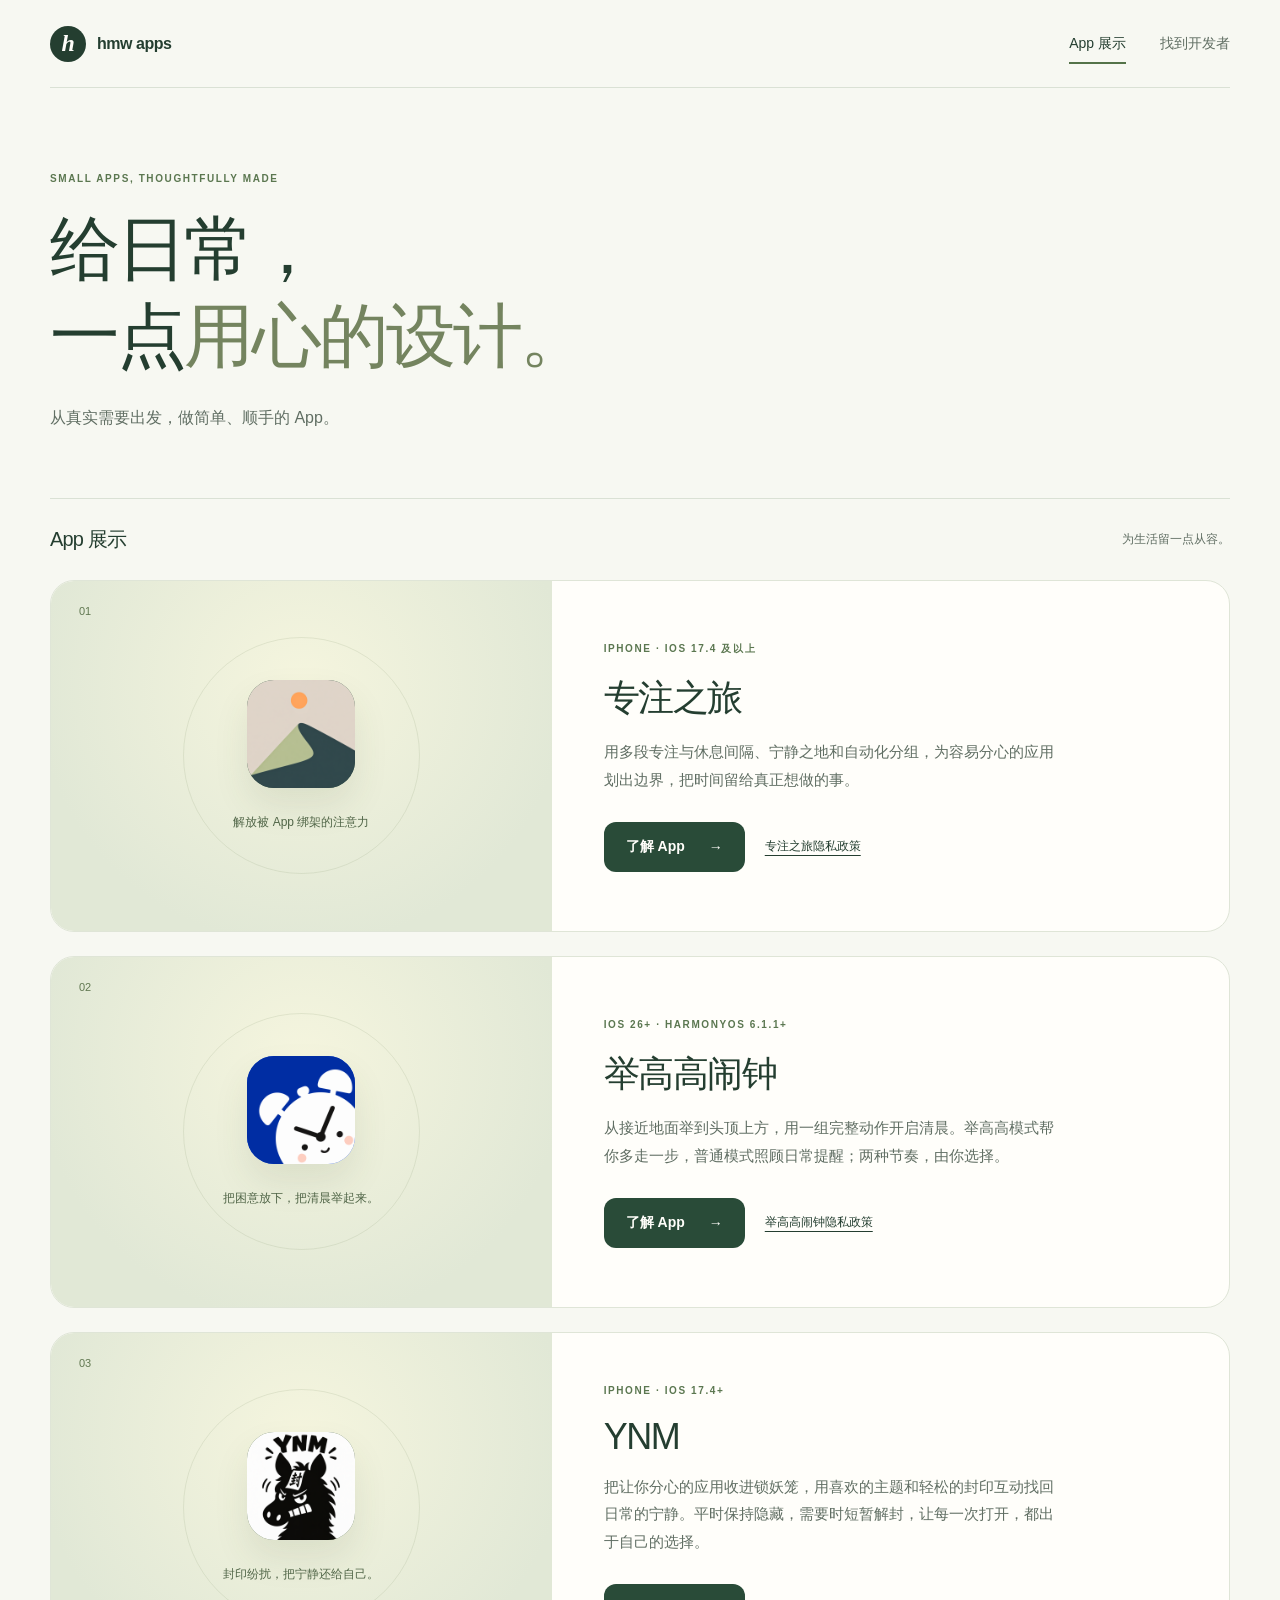
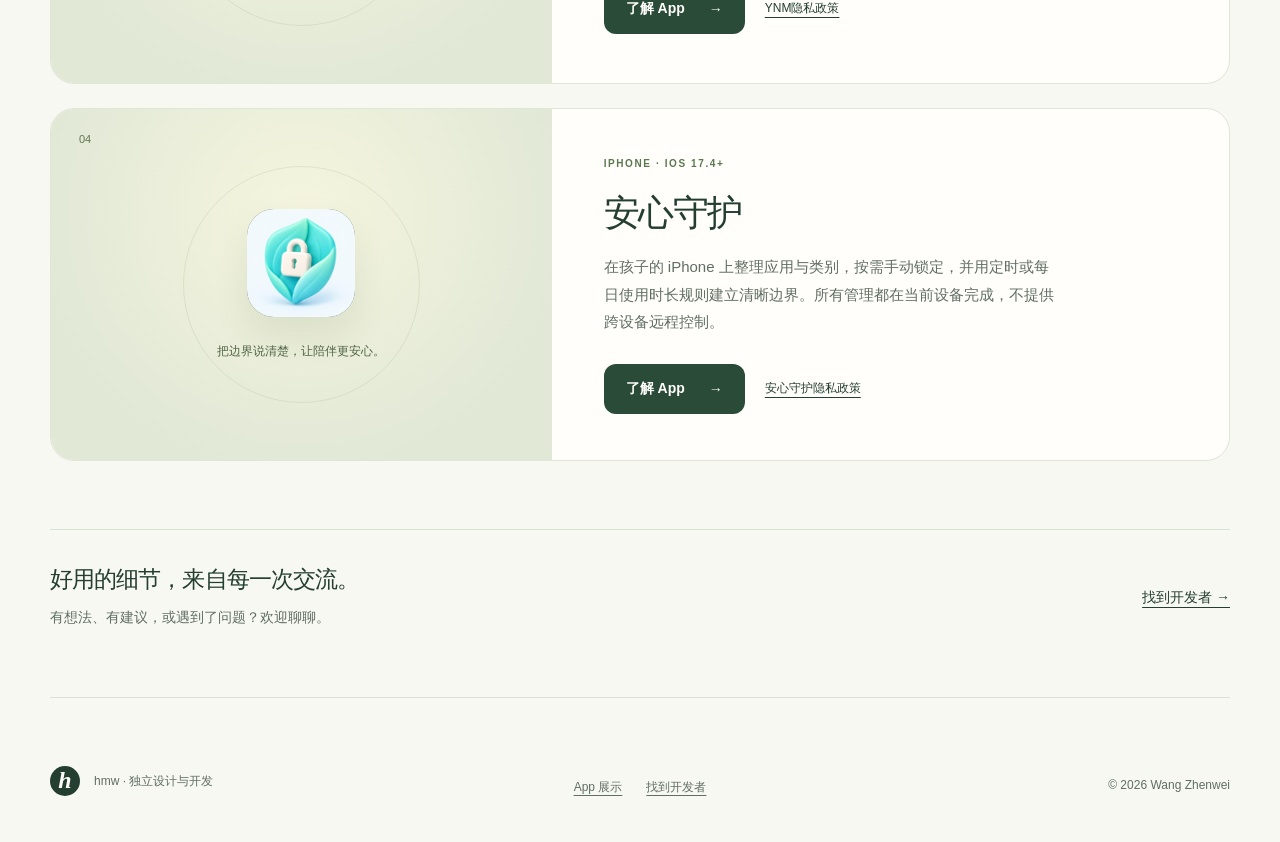
==== commit 42f78ceb: "Add 安心守护 app pages and shared favicon" ====
--- a/index.html
+++ b/index.html
@@ -4,6 +4,7 @@
 <meta charset="UTF-8"><meta name="viewport" content="width=device-width, initial-scale=1.0">
 <meta name="description" content="hmw 的独立应用作品。了解功能、前往下载，或查看每款 App 的独立隐私政策。"><meta name="theme-color" content="#f7f8f2">
 <title>App 展示 · hmw</title>
+<link rel="icon" href="./assets/favicon.svg" type="image/svg+xml">
 <link rel="stylesheet" href="./assets/styles.css"><link rel="stylesheet" href="./assets/public.css">
 <script type="module" src="./assets/site.js"></script>
 </head>
--- a/assets/styles.css
+++ b/assets/styles.css
@@ -19,7 +19,7 @@
 
 .site-header { width: var(--shell); height: 88px; margin: 0 auto; display: flex; align-items: center; justify-content: space-between; border-bottom: 1px solid var(--line); }
 .brand { display: inline-flex; align-items: center; gap: 11px; font-weight: 600; text-decoration: none; letter-spacing: -.02em; }
-.brand-mark { display: grid; width: 36px; height: 36px; place-items: center; border-radius: 50%; color: var(--white); background: var(--ink); font-size: 14px; font-weight: 600; }
+.brand-mark { display: grid; flex-shrink: 0; width: 36px; height: 36px; place-items: center; border-radius: 50%; color: #fffefa; background: #243e30; font-family: Georgia, serif; font-size: 24px; font-style: italic; font-weight: 600; }
 .brand-mark-small { width: 30px; height: 30px; }
 .site-nav { display: flex; gap: 34px; font-size: 14px; }
 .site-nav a { position: relative; color: var(--muted); text-decoration: none; }
--- a/assets/public.css
+++ b/assets/public.css
@@ -1,6 +1,6 @@
 /* 公共展示与开发者页面：系统字体、原生链接、零外部资源。 */
 .public-page { --paper: #f7f8f2; --ink: #243e30; --muted: #606e63; --line: #dae1d5; --orange: #547349; --white: #fffefa; font-family: -apple-system, BlinkMacSystemFont, "PingFang SC", "Microsoft YaHei", sans-serif; }
-.public-page .site-header { height: 88px; }.public-page .brand { letter-spacing: -.03em; }.public-page .brand-mark { font-family: Georgia, serif; font-size: 24px; font-style: italic; }
+.public-page .site-header { height: 88px; }.public-page .brand { letter-spacing: -.03em; }
 .public-page .site-nav a { padding-block: 12px; }.public-page .site-nav a.is-active::after { bottom: 1px; }
 .public-page :focus-visible { outline: 3px solid #8d6929; outline-offset: 5px; }
 .skip-link, .sr-only { position: absolute; width: 1px; height: 1px; overflow: hidden; clip-path: inset(50%); }.skip-link:focus { position: fixed; z-index: 50; top: 12px; left: 12px; width: auto; height: auto; padding: 14px; background: white; clip-path: none; }
